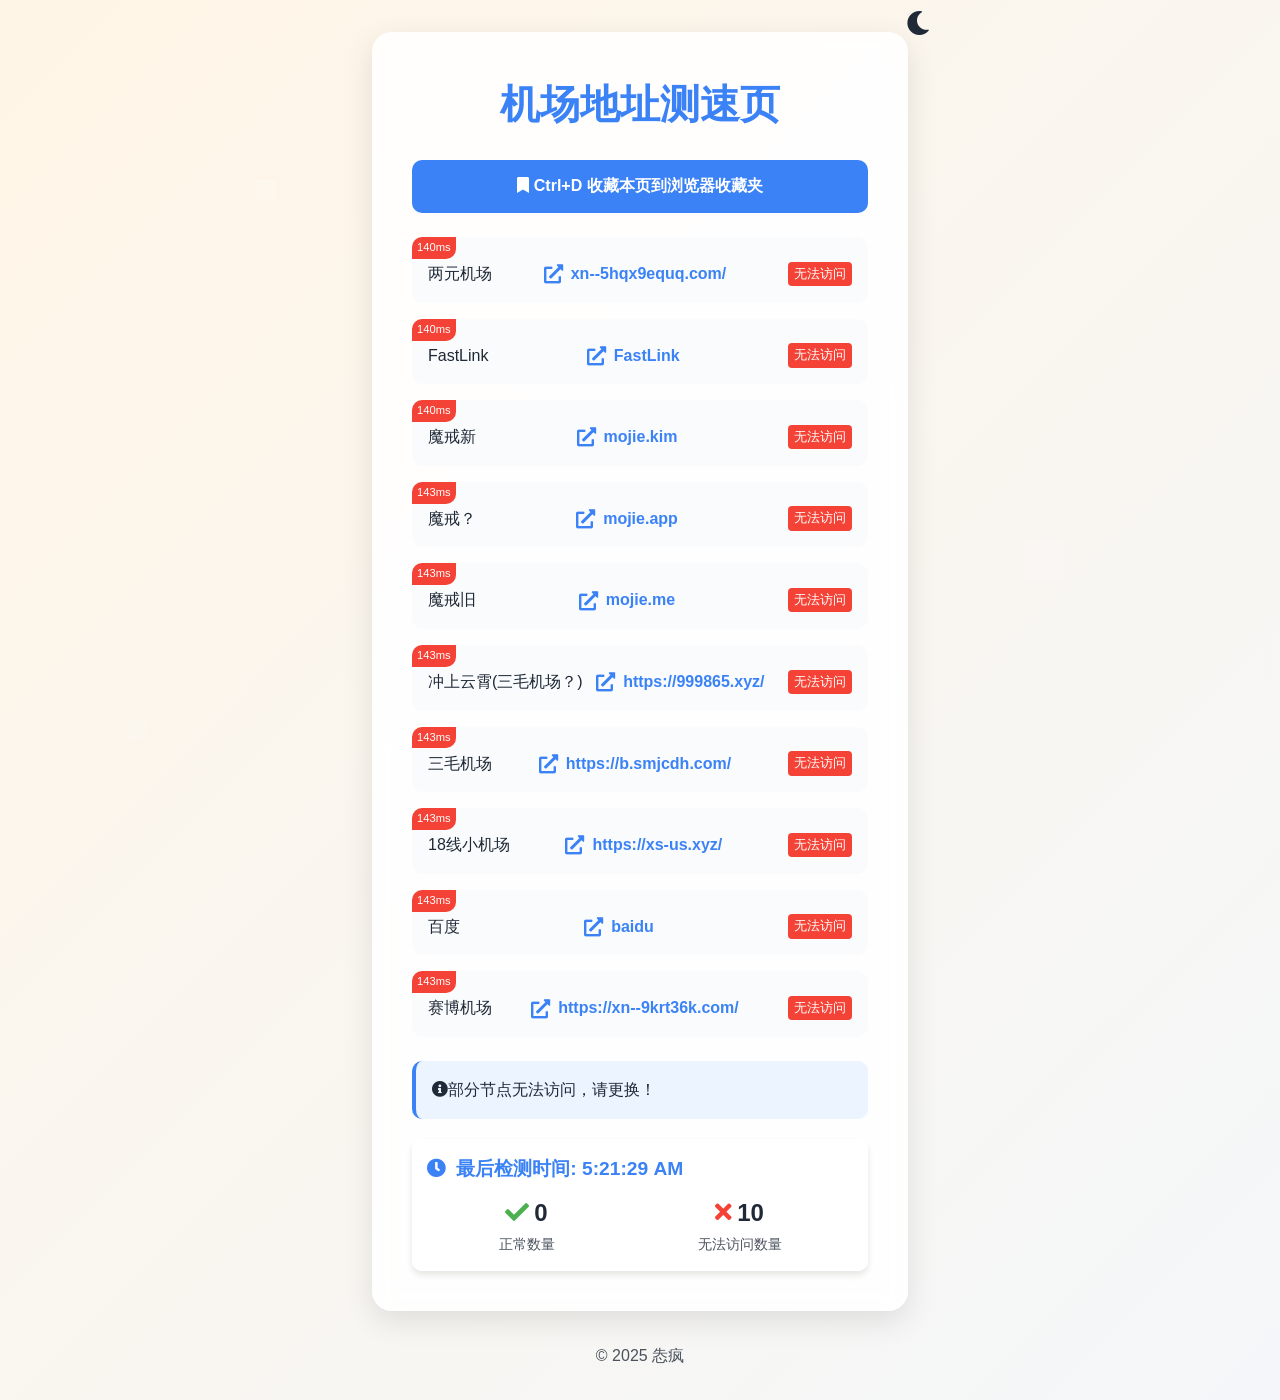
==== airportsp.html @ c0d4de83 "更新 提交了机场测速页" ====
<!DOCTYPE html>
<html lang="zh-CN">
<head>
    <meta charset="UTF-8">
    <meta name="viewport" content="width=device-width, initial-scale=1.0, maximum-scale=1.0, user-scalable=no">
    <title>怣疯机场地址发布页，收藏我回家不迷路！</title>
    <meta name="description" content="地址发布页，收藏我回家不迷路！">
    <link rel="stylesheet" href="https://cdnjs.cloudflare.com/ajax/libs/font-awesome/5.15.3/css/all.min.css">
    <style>
        @font-face {
            font-family: 'HarmonyOS Sans SC';
            src: url('/diy/ziti/HarmonyOS_Sans_SC_Regular.woff2') format('woff2');
            font-weight: normal;
            font-style: normal;
        }
        :root {
            --primary-color: #3b82f6;
            --secondary-color: #60a5fa;
            --text-color: #1f2937;
            --card-background: rgba(255, 255, 255, 0.9);
            --transition: all 0.3s cubic-bezier(0.25, 0.8, 0.25, 1);
            --background-light: linear-gradient(-45deg, #e6f2ff, #fff0f5, #f0f7ff, #fff5e6);
            --background-dark: linear-gradient(-45deg, #1a202c, #2d3748, #4a5568, #2d3748);
        }
        .dark-mode {
            --primary-color: #60a5fa;
            --secondary-color: #3b82f6;
            --text-color: #e2e8f0;
            --card-background: rgba(26, 32, 44, 0.9);
        }
        * {
            box-sizing: border-box;
            margin: 0;
            padding: 0;
        }
        body {
            font-family: 'HarmonyOS Sans SC', sans-serif;
            color: var(--text-color);
            line-height: 1.6;
            min-height: 100vh;
            display: flex;
            justify-content: center;
            align-items: center;
            background: var(--background-light);
            background-size: 400% 400%;
            animation: gradientBG 15s ease infinite;
            overflow-x: hidden;
            font-size: 16px;
            transition: var(--transition);
        }
        body.dark-mode {
            background: var(--background-dark);
        }
        @keyframes gradientBG {
            0% { background-position: 0% 50%; }
            50% { background-position: 100% 50%; }
            100% { background-position: 0% 50%; }
        }
        .wrapper {
            padding: 2rem;
            width: 100%;
            max-width: 600px;
            position: relative;
        }
        .main {
            background-color: var(--card-background);
            border-radius: 20px;
            box-shadow: 0 10px 30px rgba(0, 0, 0, 0.1);
            padding: 2.5rem;
            backdrop-filter: blur(10px);
            transition: var(--transition);
        }
        .main:hover {
            box-shadow: 0 15px 35px rgba(0, 0, 0, 0.15);
        }
        h1 {
            font-size: 2.5rem;
            color: var(--primary-color);
            text-align: center;
            margin-bottom: 1.5rem;
            font-weight: 700;
        }
        ul {
            list-style-type: none;
            margin-bottom: 1.5rem;
        }
        li {
            margin-bottom: 1rem;
            padding: 1rem;
            background-color: rgba(248, 250, 252, 0.8);
            border-radius: 10px;
            transition: var(--transition);
            cursor: pointer;
            position: relative;
            padding-top: 1.5rem;
        }
        .dark-mode li {
            background-color: rgba(26, 32, 44, 0.8);
        }
        li:hover {
            transform: translateY(-3px);
            box-shadow: 0 5px 15px rgba(0, 0, 0, 0.1);
        }
        li a {
            color: var(--primary-color);
            text-decoration: none;
            font-weight: bold;
            transition: var(--transition);
            display: flex;
            align-items: center;
        }
        li a:hover {
            color: var(--secondary-color);
        }
        li a i {
            margin-right: 0.5rem;
            font-size: 1.2em;
        }
        .notice {
            background-color: rgba(230, 242, 255, 0.8);
            border-left: 4px solid var(--primary-color);
            padding: 1rem;
            margin-top: 1rem;
            border-radius: 10px;
            transition: var(--transition);
        }
        .dark-mode .notice {
            background-color: rgba(44, 55, 72, 0.8);
        }
        .notice:hover {
            background-color: rgba(230, 242, 255, 1);
        }
        .dark-mode .notice:hover {
            background-color: rgba(44, 55, 72, 1);
        }
        .footer {
            margin-top: 2rem;
            text-align: center;
            color: var(--text-color);
            font-weight: 300;
            opacity: 0.8;
            transition: var(--transition);
        }
        .footer:hover {
            opacity: 1;
        }
        .bookmark-btn {
            display: block;
            width: 100%;
            padding: 1rem;
            background-color: var(--primary-color);
            color: white;
            text-align: center;
            border: none;
            border-radius: 10px;
            font-size: 1rem;
            font-weight: 600;
            cursor: pointer;
            transition: var(--transition);
            margin-bottom: 1.5rem;
            position: relative;
            overflow: hidden;
        }
        .bookmark-btn:hover {
            background-color: var(--secondary-color);
            transform: translateY(-2px);
            box-shadow: 0 5px 15px rgba(0, 0, 0, 0.1);
        }
        .bookmark-btn::after {
            content: '';
            position: absolute;
            top: 50%;
            left: 50%;
            width: 5px;
            height: 5px;
            background: rgba(255, 255, 255, 0.5);
            opacity: 0;
            border-radius: 100%;
            transform: scale(1, 1) translate(-50%);
            transform-origin: 50% 50%;
        }
        .bookmark-btn:focus:not(:active)::after {
            animation: ripple 1s ease-out;
        }
        @keyframes ripple {
            0% { transform: scale(0, 0); opacity: 1; }
            20% { transform: scale(25, 25); opacity: 1; }
            100% { opacity: 0; transform: scale(40, 40); }
        }
        .bg-animation {
            position: fixed;
            top: 0;
            left: 0;
            width: 100%;
            height: 100%;
            z-index: -1;
        }
        .bg-animation span {
            position: absolute;
            display: block;
            width: 20px;
            height: 20px;
            background: rgba(255, 255, 255, 0.2);
            animation: move 25s infinite linear;
        }
        .dark-mode .bg-animation span {
            background: rgba(255, 255, 255, 0.1);
        }
        .bg-animation span:nth-child(1) { top: 20%; left: 20%; animation-duration: 15s; }
        .bg-animation span:nth-child(2) { top: 60%; left: 80%; animation-duration: 17s; width: 40px; height: 40px; }
        .bg-animation span:nth-child(3) { top: 40%; left: 40%; animation-duration: 19s; }
        .bg-animation span:nth-child(4) { top: 80%; left: 10%; animation-duration: 21s; }
        @keyframes move {
            0% { transform: translateX(0) translateY(0) rotate(0); opacity: 1; border-radius: 0; }
            100% { transform: translateX(-1000px) translateY(-1000px) rotate(720deg); opacity: 0; border-radius: 50%; }
        }
        @media (max-width: 768px) {
            body {
                font-size: calc(14px + 0.390625vw);
            }
            .main {
                padding: 2rem;
            }
            h1 {
                font-size: 2rem;
            }
        }
        .ms-display {
            position: absolute;
            top: 0;
            left: 0;
            font-size: 0.7em;
            padding: 2px 5px;
            border-top-left-radius: 10px;
            border-bottom-right-radius: 10px;
            color: white;
            transition: background-color 0.3s ease;
        }
        .ms-checking {
            background-color: #ffeb3b;
            color: black;
        }
        .ms-normal {
            background-color: #4CAF50;
        }
        .ms-error {
            background-color: #f44336;
        }
        .status-badge {
            padding: 2px 6px;
            border-radius: 4px;
            font-size: 0.8em;
            margin-left: 10px;
            color: white;
        }
        .status-normal {
            background-color: #4CAF50;
        }
        .status-error {
            background-color: #f44336;
        }
        .status-checking {
            background-color: #ffeb3b;
            color: black;
        }
        li.disabled {
            opacity: 0.5;
            cursor: not-allowed;
        }
        li.disabled a {
            pointer-events: none;
        }
        .mode-toggle {
            position: absolute;
            top: 10px;
            right: 10px;
            background: none;
            border: none;
            color: var(--text-color);
            font-size: 1.5rem;
            cursor: pointer;
            transition: var(--transition);
            z-index: 10;
        }
        .mode-toggle:hover {
            color: var(--primary-color);
        }
        #stats-container {
            background-color: var(--card-background);
            border-radius: 10px;
            padding: 15px;
            margin-top: 20px;
            box-shadow: 0 4px 6px rgba(0, 0, 0, 0.1);
            transition: var(--transition);
        }
        #stats-container:hover {
            box-shadow: 0 6px 8px rgba(0, 0, 0, 0.15);
        }
        #last-checked-time {
            font-size: 1.2em;
            font-weight: bold;
            margin-bottom: 10px;
            color: var(--primary-color);
        }
        .stats-row {
            display: flex;
            justify-content: space-around;
            align-items: center;
            margin-top: 10px;
        }
        .stat-item {
            text-align: center;
        }
        .stat-value {
            font-size: 1.5em;
            font-weight: bold;
        }
        .stat-label {
            font-size: 0.9em;
            color: var(--text-color);
            opacity: 0.8;
        }
        .icon-clock, .icon-check, .icon-times {
            margin-right: 5px;
        }
        .icon-check {
            color: #4CAF50;
        }
        .icon-times {
            color: #f44336;
        }
        .url-content {
            display: flex;
            justify-content: space-between;
            align-items: center;
            width: 100%;
        }
        @media (max-width: 768px) {
        body {
            font-size: 14px;
        }
        .wrapper {
            padding: 1rem;
        }
        .main {
            padding: 1.5rem;
        }
        h1 {
            font-size: 1.5rem;
            margin-bottom: 1rem;
        }
        .bookmark-btn {
            padding: 0.75rem;
            font-size: 0.9rem;
            margin-bottom: 1rem;
        }
        li {
            padding: 0.75rem;
            margin-bottom: 0.5rem;
            padding-top: 1.25rem;
        }
        .url-content {
            flex-direction: column;
            align-items: flex-start;
        }
        .url-content span:first-child {
            font-size: 0.9rem;
            margin-bottom: 0.25rem;
        }
        li a {
            font-size: 0.8rem;
        }
        .status-badge {
            font-size: 0.7em;
            padding: 1px 4px;
            margin-left: 0;
            margin-top: 0.25rem;
        }
        .ms-display {
            font-size: 0.6em;
            padding: 1px 3px;
        }
        .notice {
            padding: 0.75rem;
            font-size: 0.8rem;
        }
        #stats-container {
            padding: 10px;
            margin-top: 15px;
        }
        #last-checked-time {
            font-size: 0.9em;
        }
        .stat-value {
            font-size: 1.2em;
        }
        .stat-label {
            font-size: 0.8em;
        }
        .footer {
            margin-top: 1.5rem;
            font-size: 0.8rem;
        }
        .mode-toggle {
            font-size: 1.2rem;
        }
    }

    </style>
</head>
<body>
    <div class="bg-animation">
        <span></span>
        <span></span>
        <span></span>
        <span></span>
    </div>
    <div class="wrapper">
        <button class="mode-toggle" id="mode-toggle">
            <i class="fas fa-moon"></i>
        </button>
        <main class="main">
            <h1>机场地址测速页</h1>
            <button class="bookmark-btn">
                <i class="fas fa-bookmark"></i> Ctrl+D 收藏本页到浏览器收藏夹
            </button>
            <ul id="url-list">
                <li data-url="https://xn--5hqx9equq.com/#/plan/">
                    <span class="ms-display">-ms</span>
                    <div class="url-content">
                        <span>两元机场</span></span>
                        <a href="https://xn--5hqx9equq.com/#/plan" target="_blank" title="很便宜，但是速度一般">
                            <i class="fas fa-external-link-alt"></i> xn--5hqx9equq.com/
                        </a>
                        <span class="status-badge status-checking">检测中...</span>
                    </div>
                </li>
                <li data-url="https://w08.fll2web03.cc/auth/login">
                    <span class="ms-display">-ms</span>
                    <div class="url-content">
                        <span>FastLink</span>
                        <a href="https://w08.fll2web03.cc/auth/login" target="_blank">
                            <i class="fas fa-external-link-alt"></i> FastLink
                        </a>
                        <span class="status-badge status-checking">检测中...</span>
                    </div>
                </li>
                <li data-url="https://mojie.kim/dashboard">
                    <span class="ms-display">-ms</span>
                    <div class="url-content">
                        <span>魔戒新</span>
                        <a href="https://mojie.kim/dashboard" target="_blank">
                            <i class="fas fa-external-link-alt"></i>mojie.kim
                        </a>
                        <span class="status-badge status-checking">检测中...</span>
                    </div>
                </li>
                <li data-url="https://mojie.app/login">
                    <span class="ms-display">-ms</span>
                    <div class="url-content">
                        <span>魔戒？</span>
                        <a href="https://mojie.app/login" target="_blank">
                            <i class="fas fa-external-link-alt"></i>mojie.app
                        </a>
                        <span class="status-badge status-checking">检测中...</span>
                    </div>
                </li>
                <li data-url="https://mojie.me/#/dashboard">
                    <span class="ms-display">-ms</span>
                    <div class="url-content">
                        <span>魔戒旧</span>
                        <a href="https://mojie.me/#/dashboard" target="_blank">
                            <i class="fas fa-external-link-alt"></i>mojie.me
                        </a>
                        <span class="status-badge status-checking">检测中...</span>
                    </div>
                </li>
                <li data-url="https://999865.xyz/register?r=32231">
                    <span class="ms-display">-ms</span>
                    <div class="url-content">
                        <span>冲上云霄(三毛机场？)</span>
                        <a href="https://999865.xyz/register?r=32231" target="_blank">
                            <i class="fas fa-external-link-alt"></i>https://999865.xyz/
                        </a>
                        <span class="status-badge status-checking">检测中...</span>
                    </div>
                </li>
                <li data-url="https://b.smjcdh.com/#/register?code=YVT7zVNZ">
                    <span class="ms-display">-ms</span>
                    <div class="url-content">
                        <span>三毛机场</span>
                        <a href="https://b.smjcdh.com/#/register?code=YVT7zVNZ" target="_blank">
                            <i class="fas fa-external-link-alt"></i>https://b.smjcdh.com/
                        </a>
                        <span class="status-badge status-checking">检测中...</span>
                    </div>
                </li>
                <li data-url="https://xs-us.xyz/register?code=ZZy6R0YO">
                    <span class="ms-display">-ms</span>
                    <div class="url-content">
                        <span>18线小机场</span>
                        <a href="https://xs-us.xyz/register?code=ZZy6R0YO" target="_blank">
                            <i class="fas fa-external-link-alt"></i>https://xs-us.xyz/</a>
                        <span class="status-badge status-checking">检测中...</span>
                    </div>
                </li>
                <li data-url="https://www.baidu.com">
                    <span class="ms-display">-ms</span>
                    <div class="url-content">
                        <span>百度</span>
                        <a href="https:/www.baidu.com" target="_blank">
                            <i class="fas fa-external-link-alt"></i>baidu</a>
                        <span class="status-badge status-checking">检测中...</span>
                    </div>
                </li>
                <li data-url="https://xn--9krt36k.com/">
                    <span class="ms-display">-ms</span>
                    <div class="url-content">
                        <span>赛博机场</span>
                        <a href="https://xn--9krt36k.com/" target="_blank">
                            <i class="fas fa-external-link-alt"></i>https://xn--9krt36k.com/</a>
                        <span class="status-badge status-checking">检测中...</span>
                    </div>
                </li>
                
            </ul>
            <div class="notice">
                <i class="fas fa-info-circle"></i>部分节点无法访问，请更换！
            </div>
            <div id="stats-container"></div>
        </main>
        <footer class="footer">
            <p>&copy; 2025 怣疯</p>
        </footer>
    </div>

<script>
function updateUrlStatus(li, isAccessible, duration) {
    const statusBadge = li.querySelector('.status-badge');
    const msDisplay = li.querySelector('.ms-display');
    li.classList.remove('disabled');

    let statusClass;
    if (isAccessible) {
        statusBadge.textContent = '正常';
        statusClass = 'status-normal';
    } else {
       // li.classList.add('disabled');省的点不开链接
        statusBadge.textContent = '无法访问';
        statusClass = 'status-error';
    }

    statusBadge.className = `status-badge ${statusClass}`;
    msDisplay.textContent = duration + 'ms';
    msDisplay.className = `ms-display ms-${statusClass.split('-')[1]}`;
}

function checkUrl(url, li) {
    return new Promise((resolve) => {
        const img = new Image();
        let isResolved = false;
        const startTime = performance.now();

        const timeoutId = setTimeout(() => {
            if (!isResolved) {
                updateUrlStatus(li, false, 7000);
                isResolved = true;
                resolve(false);
            }
        }, 7000); // 5秒超时×，改了下7秒超时

        img.onload = function() {
            if (!isResolved) {
                clearTimeout(timeoutId);
                const endTime = performance.now();
                const duration = Math.round(endTime - startTime);
                updateUrlStatus(li, true, duration);
                isResolved = true;
                resolve(true);
            }
        };

        img.onerror = function() {
            if (!isResolved) {
                clearTimeout(timeoutId);
                const endTime = performance.now();
                const duration = Math.round(endTime - startTime);
                updateUrlStatus(li, false, duration);
                isResolved = true;
                resolve(false);
            }
        };

        // 添加一个随机参数来避免缓存
        img.src = url + '/favicon.ico?' + new Date().getTime();
    });
}

async function checkAllUrls() {
    const urlList = document.getElementById('url-list');
    const listItems = urlList.querySelectorAll('li');
    let accessibleCount = 0;
    let inaccessibleCount = 0;

    const checkPromises = Array.from(listItems).map(li => {
        const url = li.dataset.url;//取data-url里的属性值
        const statusBadge = li.querySelector('.status-badge');
        const msDisplay = li.querySelector('.ms-display');
        statusBadge.textContent = '检测中...';
        statusBadge.className = 'status-badge status-checking';
        msDisplay.className = 'ms-display ms-checking';
        msDisplay.textContent = '-ms';
        return checkUrl(url, li);
    });

    const results = await Promise.all(checkPromises);
    results.forEach(isAccessible => {
        if (isAccessible) {
            accessibleCount++;
        } else {
            inaccessibleCount++;
        }
    });

    updateLastCheckedTimeAndStats(accessibleCount, inaccessibleCount);
}

function updateLastCheckedTimeAndStats(accessibleCount, inaccessibleCount) {
    const now = new Date();
    const timeString = now.toLocaleTimeString();

    document.getElementById('stats-container').innerHTML = `
        <div id="last-checked-time">
            <i class="fas fa-clock icon-clock"></i> 最后检测时间: ${timeString}
        </div>
        <div class="stats-row">
            <div class="stat-item">
                <div class="stat-value">
                    <i class="fas fa-check icon-check"></i>${accessibleCount}
                </div>
                <div class="stat-label">正常数量</div>
            </div>
            <div class="stat-item">
                <div class="stat-value">
                    <i class="fas fa-times icon-times"></i>${inaccessibleCount}
                </div>
                <div class="stat-label">无法访问数量</div>
            </div>
        </div>
    `;
}

// 初始检查
checkAllUrls();

// 每1分钟检查一次
setInterval(checkAllUrls, 60 * 1000);

// 暗黑模式切换
const modeToggle = document.getElementById('mode-toggle');
const body = document.body;
const icon = modeToggle.querySelector('i');

function setDarkMode(isDark) {
    if (isDark) {
        body.classList.add('dark-mode');
        icon.classList.remove('fa-moon');
        icon.classList.add('fa-sun');
        localStorage.setItem('darkMode', 'enabled');
    } else {
        body.classList.remove('dark-mode');
        icon.classList.remove('fa-sun');
        icon.classList.add('fa-moon');
        localStorage.setItem('darkMode', 'disabled');
    }
}

function checkSystemPreference() {
    return window.matchMedia && window.matchMedia('(prefers-color-scheme: dark)').matches;
}

function initializeDarkMode() {
    const userPreference = localStorage.getItem('darkMode');
    if (userPreference === 'enabled') {
        setDarkMode(true);
    } else if (userPreference === 'disabled') {
        setDarkMode(false);
    } else {
        setDarkMode(checkSystemPreference());
    }
}

// 初始化暗黑模式
initializeDarkMode();

// 监听系统主题变化
window.matchMedia('(prefers-color-scheme: dark)').addListener((e) => {
    if (localStorage.getItem('darkMode') === null) {
        setDarkMode(e.matches);
    }
});

// 切换按钮点击事件
modeToggle.addEventListener('click', () => {
    setDarkMode(!body.classList.contains('dark-mode'));
});

// 收藏按钮功能
document.querySelector('.bookmark-btn').addEventListener('click', function(e) {
    e.preventDefault();
    if (window.sidebar && window.sidebar.addPanel) { // Mozilla Firefox Bookmark
        window.sidebar.addPanel(document.title, window.location.href, '');
    } else if (window.external && ('AddFavorite' in window.external)) { // IE Favorite
        window.external.AddFavorite(location.href, document.title);
    } else if (window.opera && window.print) { // Opera Hotlist
        this.title = document.title;
        return true;
    } else { // webkit - safari/chrome
        alert('请使用' + (navigator.userAgent.toLowerCase().indexOf('mac') != -1 ? 'Command/Cmd' : 'CTRL') + ' + D 添加到收藏夹。');
    }
});
</script>
<script>
  //自定义函数
  function addli(a,b,c){
    console.log('a是网址，b汉字，c网址简写')
    console.log(`<li data-url="${a}">
                    <span class="ms-display">-ms</span>
                    <div class="url-content">
                        <span>${b}</span>
                        <a href="${a}" target="_blank">
                            <i class="fas fa-external-link-alt"></i>${c}</a>
                        <span class="status-badge status-checking">检测中...</span>
                    </div>
                </li>`)
    
  }
  
  
</script>
</body>
</html>
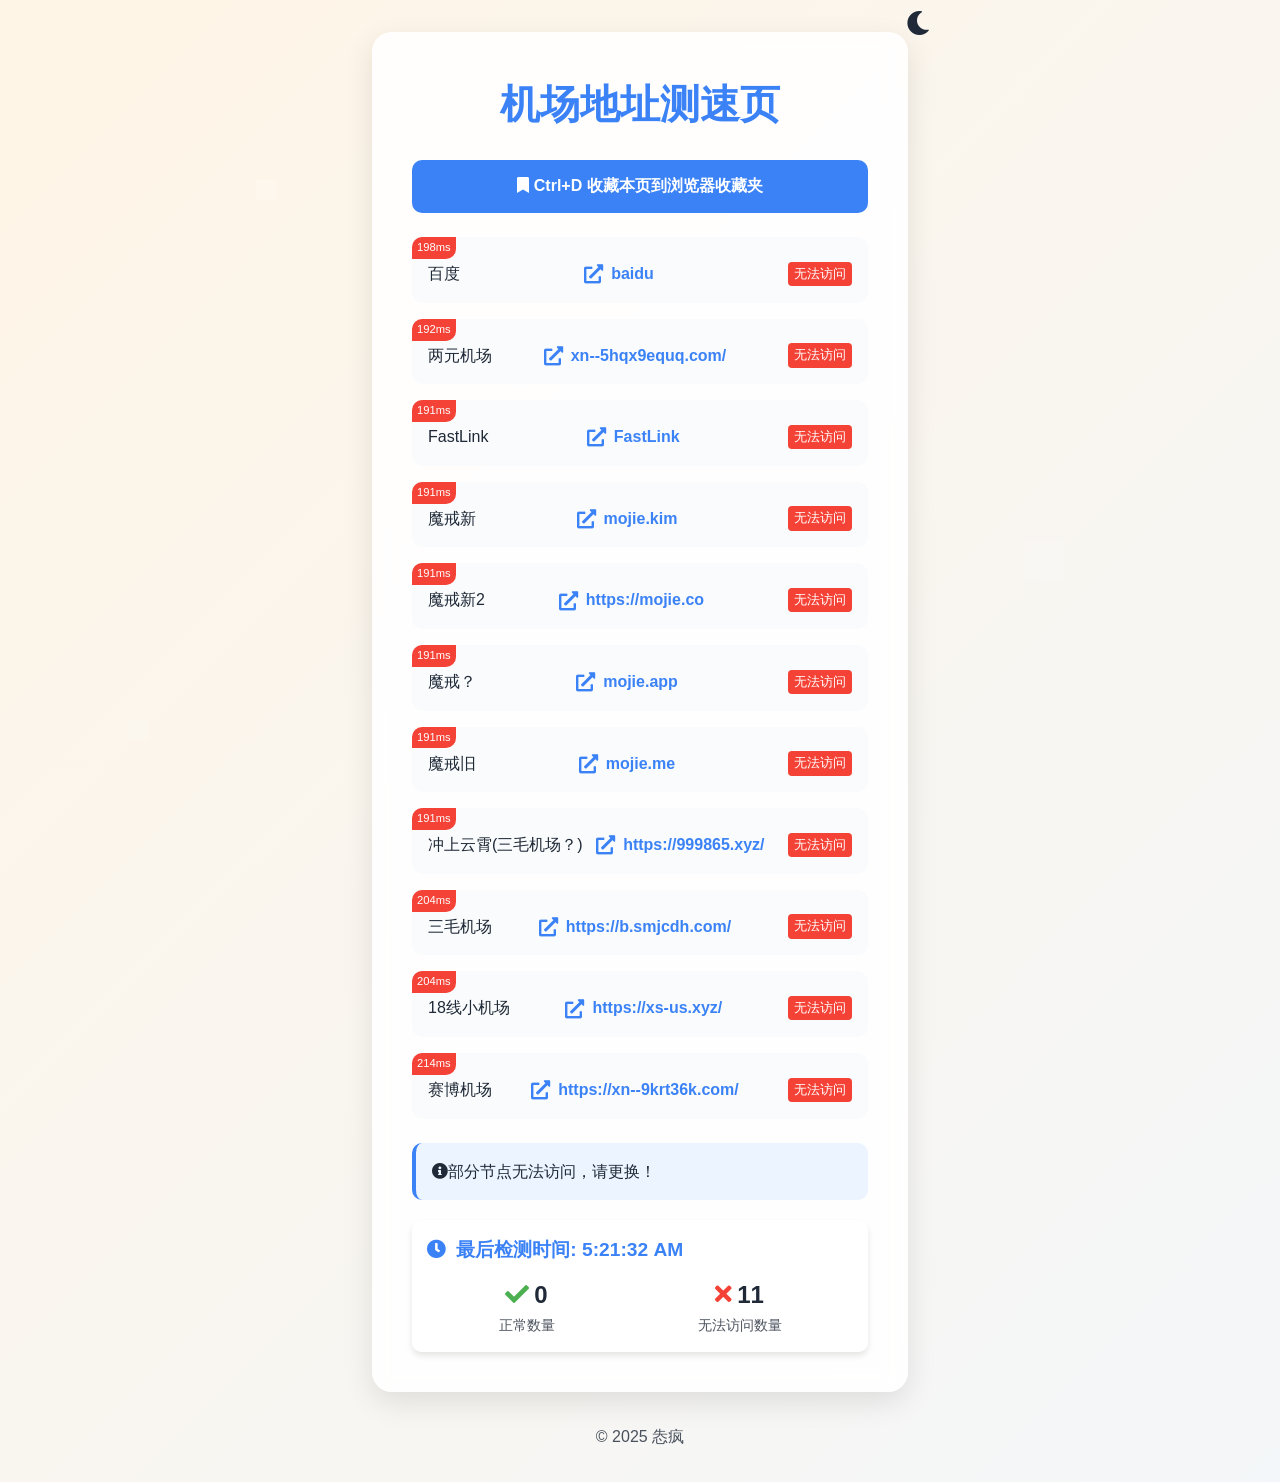
==== commit c179aa90: "Update airportsp.html" ====
--- a/airportsp.html
+++ b/airportsp.html
@@ -426,6 +426,15 @@
                 <i class="fas fa-bookmark"></i> Ctrl+D 收藏本页到浏览器收藏夹
             </button>
             <ul id="url-list">
+                  <li data-url="https://www.baidu.com">
+                    <span class="ms-display">-ms</span>
+                    <div class="url-content">
+                        <span>百度</span>
+                        <a href="https:/www.baidu.com" target="_blank">
+                            <i class="fas fa-external-link-alt"></i>baidu</a>
+                        <span class="status-badge status-checking">检测中...</span>
+                    </div>
+                </li>
                 <li data-url="https://xn--5hqx9equq.com/#/plan/">
                     <span class="ms-display">-ms</span>
                     <div class="url-content">
@@ -456,6 +465,16 @@
                         <span class="status-badge status-checking">检测中...</span>
                     </div>
                 </li>
+                <li data-url="https://mojie.co">
+                    <span class="ms-display">-ms</span>
+                    <div class="url-content">
+                        <span>魔戒新2</span>
+                        <a href="https://mojie.co" target="_blank">
+                            <i class="fas fa-external-link-alt"></i>https://mojie.co
+                        </a>
+                        <span class="status-badge status-checking">检测中...</span>
+                    </div>
+                </li>
                 <li data-url="https://mojie.app/login">
                     <span class="ms-display">-ms</span>
                     <div class="url-content">
@@ -505,15 +524,7 @@
                         <span class="status-badge status-checking">检测中...</span>
                     </div>
                 </li>
-                <li data-url="https://www.baidu.com">
-                    <span class="ms-display">-ms</span>
-                    <div class="url-content">
-                        <span>百度</span>
-                        <a href="https:/www.baidu.com" target="_blank">
-                            <i class="fas fa-external-link-alt"></i>baidu</a>
-                        <span class="status-badge status-checking">检测中...</span>
-                    </div>
-                </li>
+            
                 <li data-url="https://xn--9krt36k.com/">
                     <span class="ms-display">-ms</span>
                     <div class="url-content">
@@ -740,4 +751,4 @@
   
 </script>
 </body>
-</html>+</html>
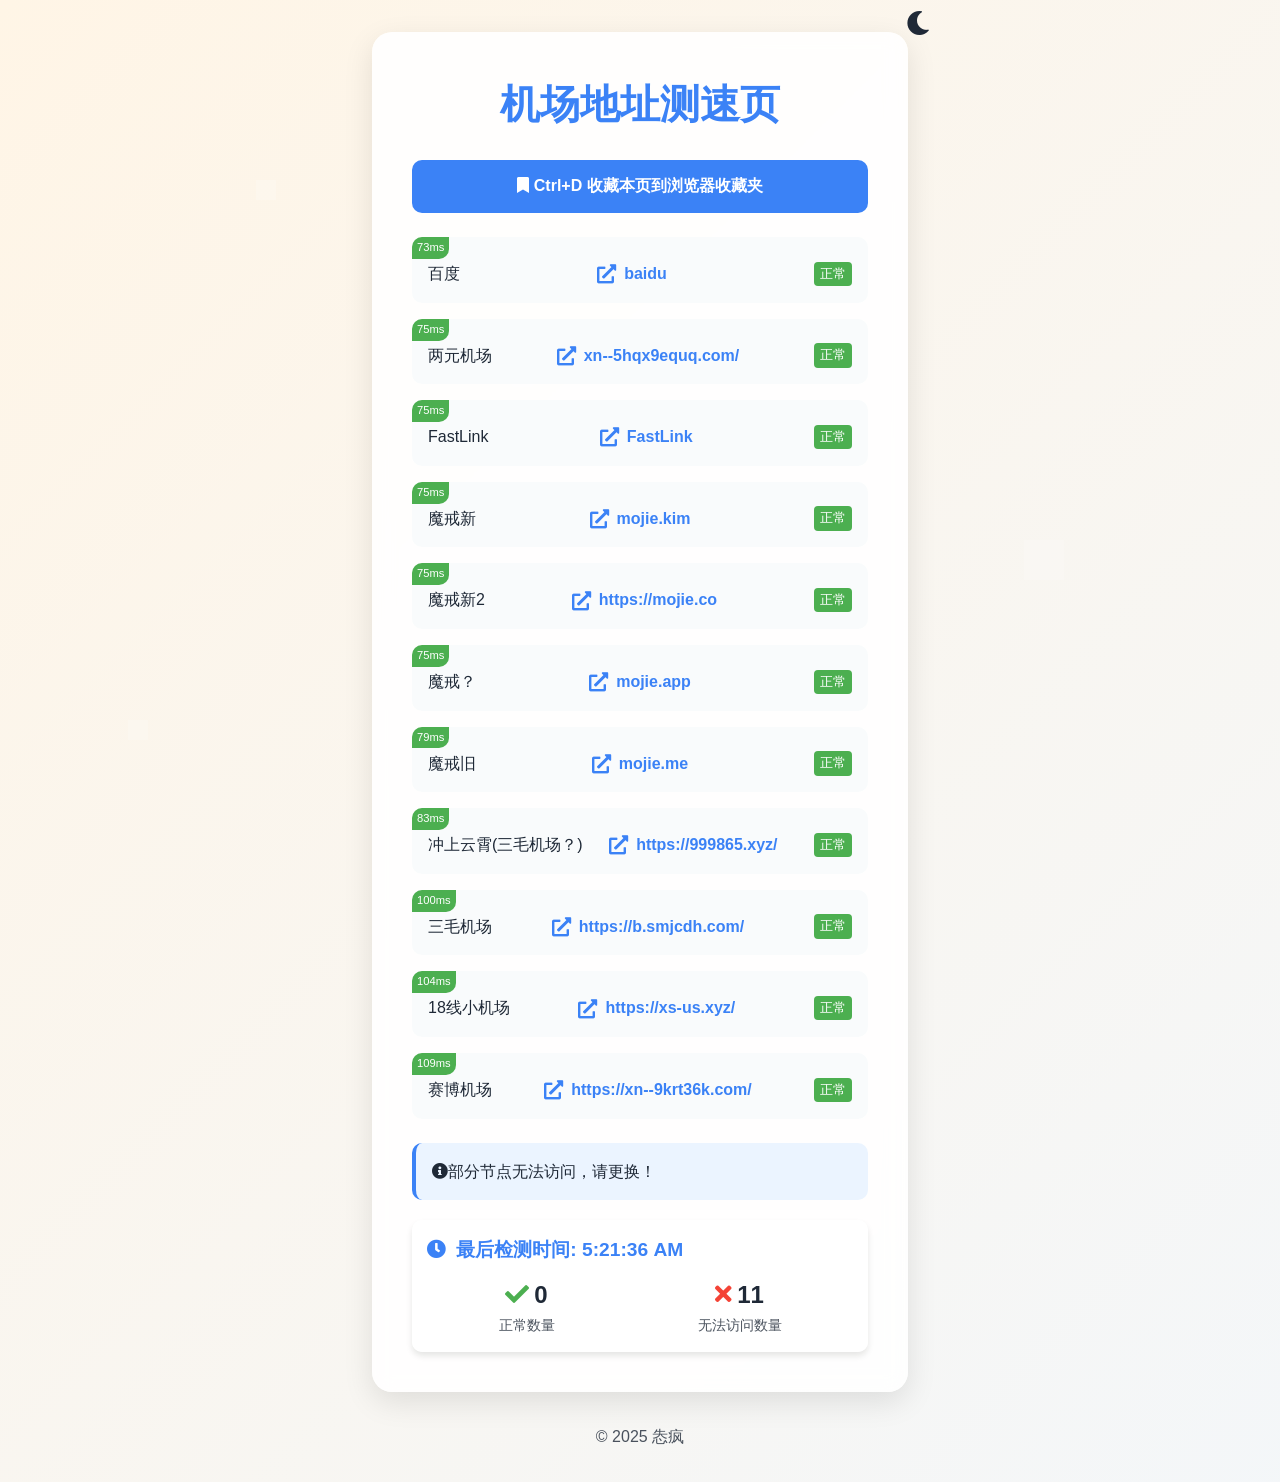
==== commit bfbe35c3: "Update airportsp.html 把延迟小于5000的一律设为正常，用了个if" ====
--- a/airportsp.html
+++ b/airportsp.html
@@ -558,8 +558,13 @@
         statusClass = 'status-normal';
     } else {
        // li.classList.add('disabled');省的点不开链接
-        statusBadge.textContent = '无法访问';
-        statusClass = 'status-error';
+         if (duration < 5000) {//直接在这里添加判断延迟即可
+                    statusBadge.textContent = '正常';
+                    statusClass = 'status-normal';
+                } else {
+                    statusBadge.textContent = '无法访问';
+                    statusClass = 'status-error';
+                }
     }
 
     statusBadge.className = `status-badge ${statusClass}`;
